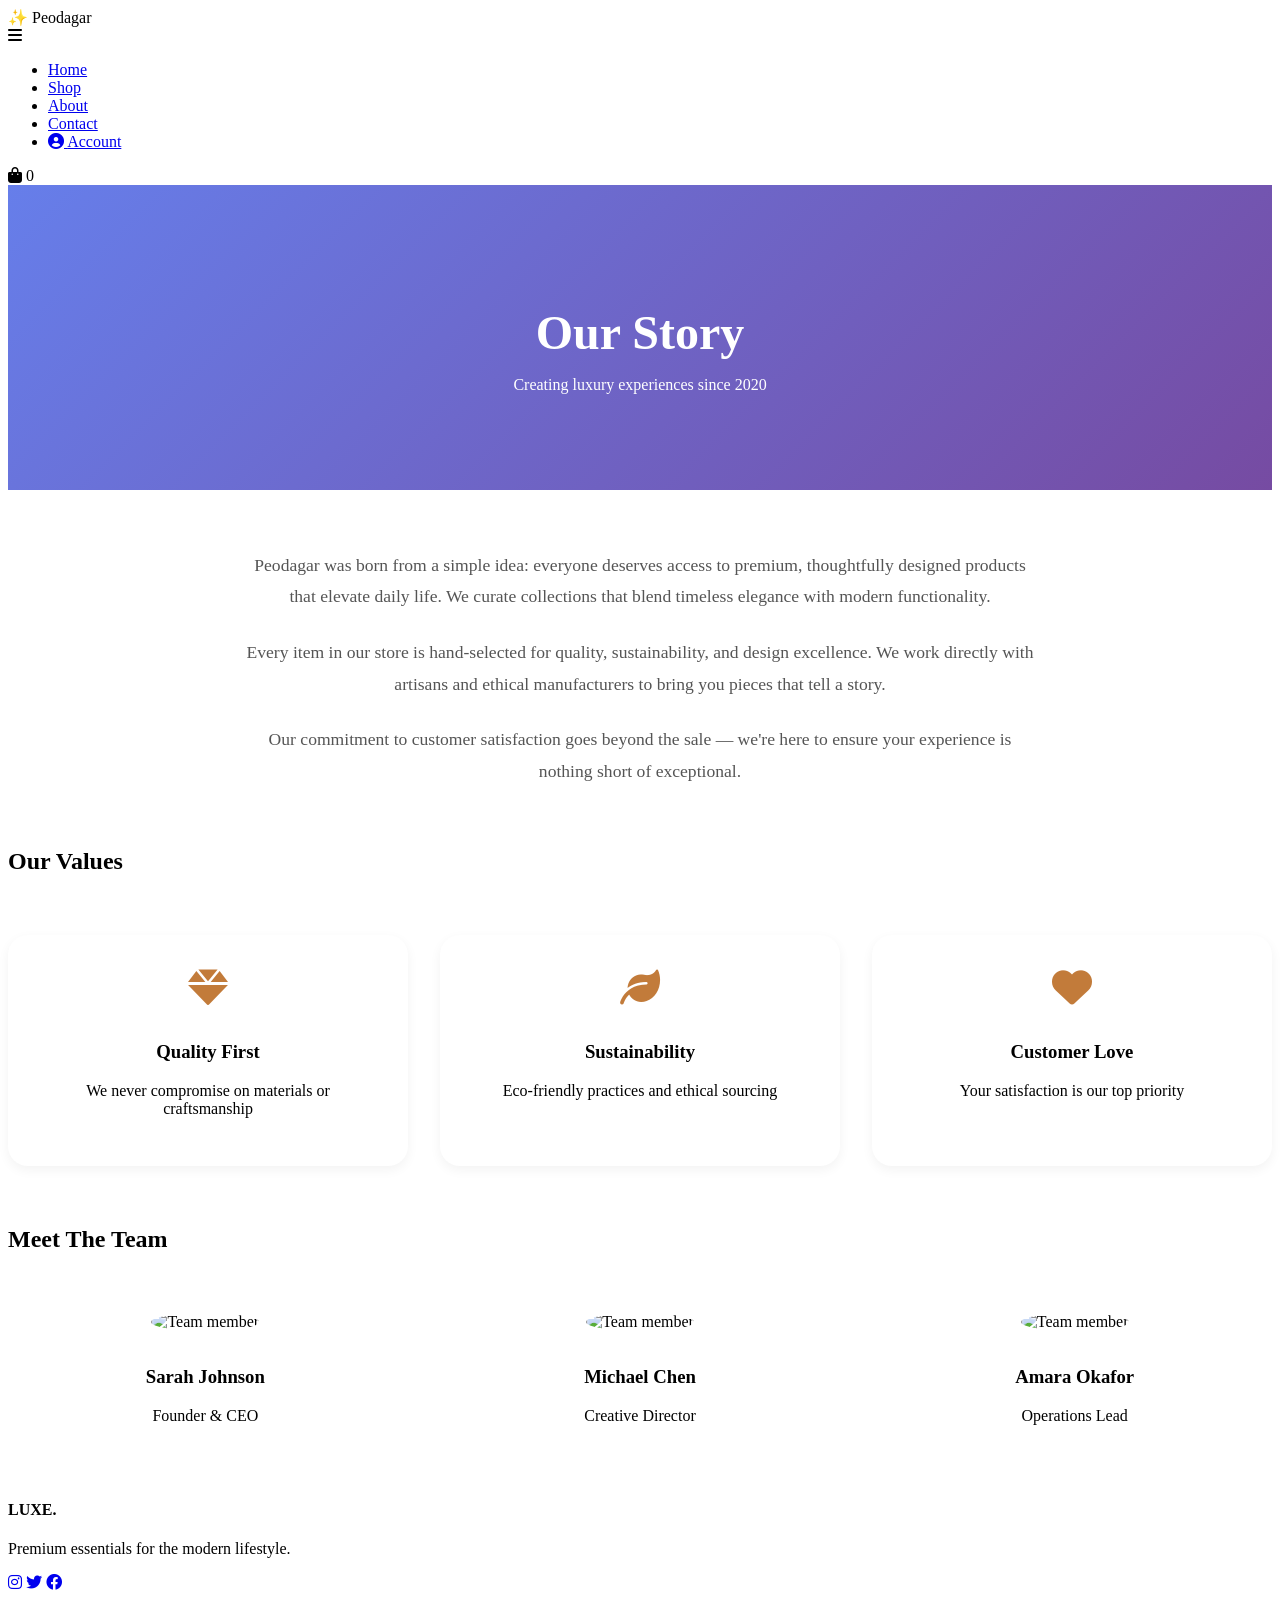
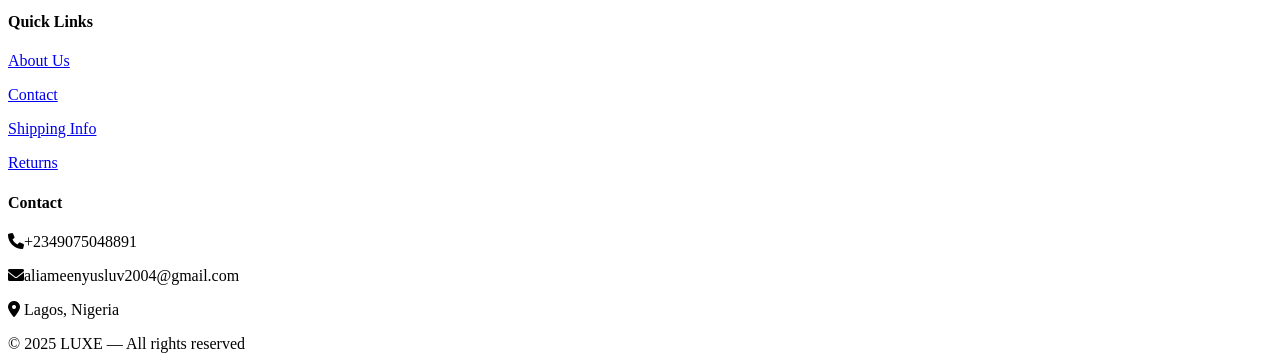
==== commerce-main/html/about.html @ b2457bf6 "Add files via upload" ====
<!DOCTYPE html>
<html lang="en">
<head>
  <meta charset="UTF-8">
  <meta name="viewport" content="width=device-width, initial-scale=1.0">
  <title>About Us | Peodagar</title>
  <link rel="stylesheet" href="css/styles.css">
  <link href="https://fonts.googleapis.com/css2?family=Inter:opsz,wght@300;400;500;600;700;800&display=swap" rel="stylesheet">
  <link rel="stylesheet" href="https://cdnjs.cloudflare.com/ajax/libs/font-awesome/6.0.0-beta3/css/all.min.css">
  <style>
    .about-hero {
      background: linear-gradient(135deg, #667eea 0%, #764ba2 100%);
      color: white;
      padding: 80px 0;
      text-align: center;
    }
    .about-hero h1 {
      font-size: 3rem;
      margin-bottom: 16px;
    }
    .about-content {
      max-width: 800px;
      margin: 60px auto;
      text-align: center;
    }
    .about-content p {
      font-size: 1.1rem;
      line-height: 1.8;
      color: #555;
      margin-bottom: 24px;
    }
    .team-grid {
      display: grid;
      grid-template-columns: repeat(auto-fit, minmax(250px, 1fr));
      gap: 40px;
      margin: 60px 0;
    }
    .team-member {
      text-align: center;
    }
    .team-member img {
      width: 150px;
      height: 150px;
      border-radius: 50%;
      object-fit: cover;
      margin-bottom: 16px;
    }
    .values-grid {
      display: grid;
      grid-template-columns: repeat(auto-fit, minmax(250px, 1fr));
      gap: 32px;
      margin: 60px 0;
    }
    .value-card {
      text-align: center;
      padding: 32px;
      background: white;
      border-radius: 20px;
      box-shadow: 0 4px 12px rgba(0,0,0,0.05);
    }
    .value-card i {
      font-size: 2.5rem;
      color: #c27b3a;
      margin-bottom: 16px;
    }
  </style>
</head>
<body>
  <header class="header">
    <nav class="nav-bar container">
      <div class="logo">✨ Peodagar</div>
      <div class="nav-toggle" id="navToggle">
        <i class="fas fa-bars"></i>
      </div>
      <ul class="nav-links" id="navLinks">
  <li><a href="index.html">Home</a></li>
  <li><a href="shop.html">Shop</a></li>
  <li><a href="about.html">About</a></li>
  <li><a href="contact.html">Contact</a></li>
  <li><a href="account.html" id="accountLink">
    <i class="fas fa-user-circle"></i> 
    <span id="accountText">Account</span>
  </a></li>
</ul>
      <div class="cart-icon">
        <i class="fas fa-shopping-bag"></i>
        <span class="cart-count" id="cartCount">0</span>
      </div>
    </nav>
  </header>

  <section class="about-hero">
    <div class="container">
      <h1>Our Story</h1>
      <p>Creating luxury experiences since 2020</p>
    </div>
  </section>

  <div class="container">
    <div class="about-content">
      <p>Peodagar was born from a simple idea: everyone deserves access to premium, thoughtfully designed products that elevate daily life. We curate collections that blend timeless elegance with modern functionality.</p>
      <p>Every item in our store is hand-selected for quality, sustainability, and design excellence. We work directly with artisans and ethical manufacturers to bring you pieces that tell a story.</p>
      <p>Our commitment to customer satisfaction goes beyond the sale — we're here to ensure your experience is nothing short of exceptional.</p>
    </div>

    <h2 class="section-title">Our Values</h2>
    <div class="values-grid">
      <div class="value-card">
        <i class="fas fa-gem"></i>
        <h3>Quality First</h3>
        <p>We never compromise on materials or craftsmanship</p>
      </div>
      <div class="value-card">
        <i class="fas fa-leaf"></i>
        <h3>Sustainability</h3>
        <p>Eco-friendly practices and ethical sourcing</p>
      </div>
      <div class="value-card">
        <i class="fas fa-heart"></i>
        <h3>Customer Love</h3>
        <p>Your satisfaction is our top priority</p>
      </div>
    </div>

    <h2 class="section-title">Meet The Team</h2>
    <div class="team-grid">
      <div class="team-member">
        <img src="https://randomuser.me/api/portraits/women/68.jpg" alt="Team member">
        <h3>Sarah Johnson</h3>
        <p>Founder & CEO</p>
      </div>
      <div class="team-member">
        <img src="https://randomuser.me/api/portraits/men/32.jpg" alt="Team member">
        <h3>Michael Chen</h3>
        <p>Creative Director</p>
      </div>
      <div class="team-member">
        <img src="https://randomuser.me/api/portraits/women/44.jpg" alt="Team member">
        <h3>Amara Okafor</h3>
        <p>Operations Lead</p>
      </div>
    </div>
  </div>

  <footer class="footer">
    <div class="container">
      <div class="footer-content">
        <div class="footer-col">
          <h4>LUXE.</h4>
          <p>Premium essentials for the modern lifestyle.</p>
          <div class="social-icons">
            <a href="#"><i class="fab fa-instagram"></i></a>
            <a href="#"><i class="fab fa-twitter"></i></a>
            <a href="#"><i class="fab fa-facebook"></i></a>
          </div>
        </div>
        <div class="footer-col">
          <h4>Quick Links</h4>
          <p><a href="about.html">About Us</a></p>
          <p><a href="contact.html">Contact</a></p>
          <p><a href="#">Shipping Info</a></p>
          <p><a href="#">Returns</a></p>
        </div>
        <div class="footer-col">
          <h4>Contact</h4>
          <p><i class="fas fa-phone"></i>+2349075048891</p>
          <p><i class="fas fa-envelope"></i>aliameenyusluv2004@gmail.com</p>
          <p><i class="fas fa-map-marker-alt"></i> Lagos, Nigeria</p>
        </div>
      </div>
      <div class="footer-bottom">© 2025 LUXE — All rights reserved</div>
    </div>
  </footer>

  <script src="https://cdn.jsdelivr.net/npm/@supabase/supabase-js@2"></script>
  <script src="js/supabase-client.js"></script>
  <script src="js/main.js"></script>
  <script>
  function getCurrentUser() {
    const userStr = localStorage.getItem('luxe_current_user');
    if (!userStr) return null;
    const user = JSON.parse(userStr);
    const loginTime = new Date(user.loginTime);
    const now = new Date();
    const hoursDiff = (now - loginTime) / (1000 * 60 * 60);
    if (hoursDiff > 24) {
      localStorage.removeItem('luxe_current_user');
      return null;
    }
    return user;
  }

  function updateAccountButton() {
    const user = getCurrentUser();
    const accountText = document.getElementById('accountText');
    if (user && accountText) {
      accountText.innerHTML = `<span class="user-avatar-small" style="display:inline-flex; align-items:center; justify-content:center; width:24px; height:24px; background:#c27b3a; border-radius:50%; color:white; font-size:0.7rem;">${user.name.charAt(0)}</span> ${user.name.split(' ')[0]}`;
    } else if (accountText) {
      accountText.innerHTML = 'Account';
    }
  }
  
  updateAccountButton();
</script>
</body>
</html>
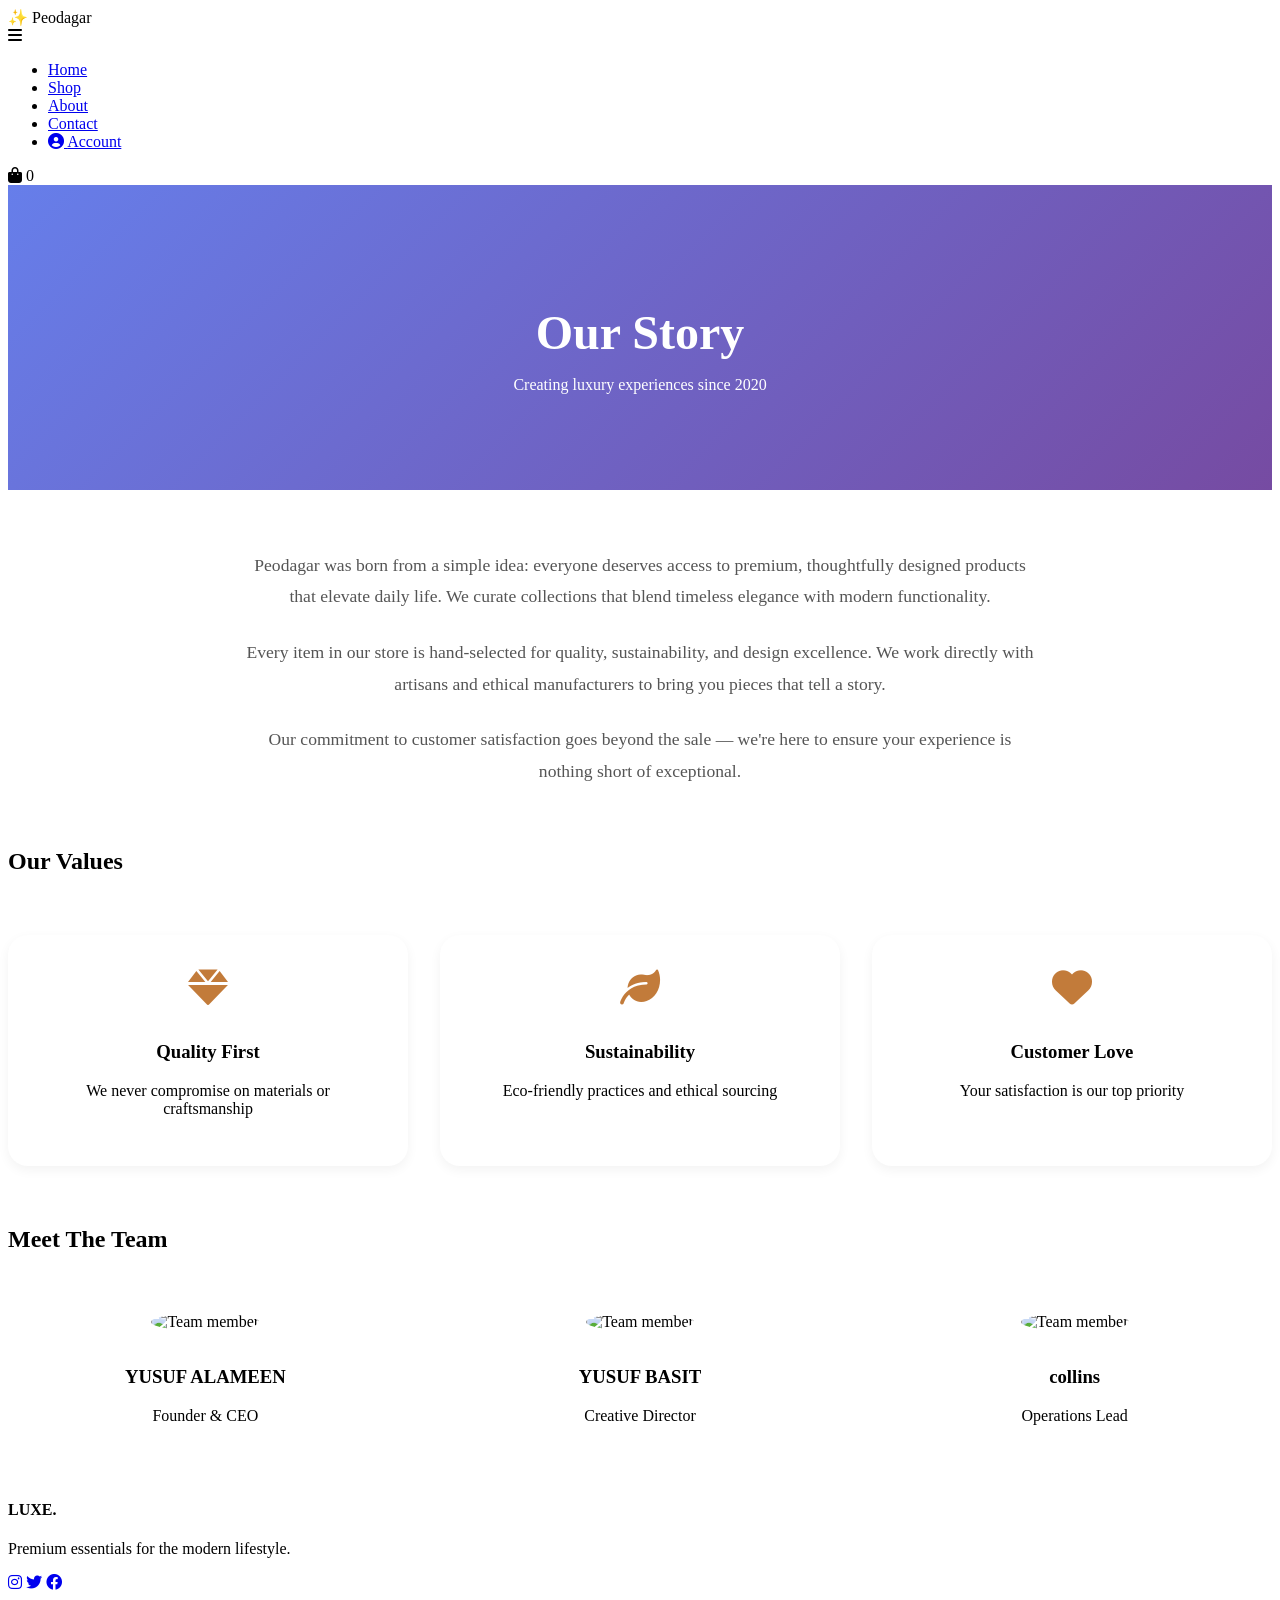
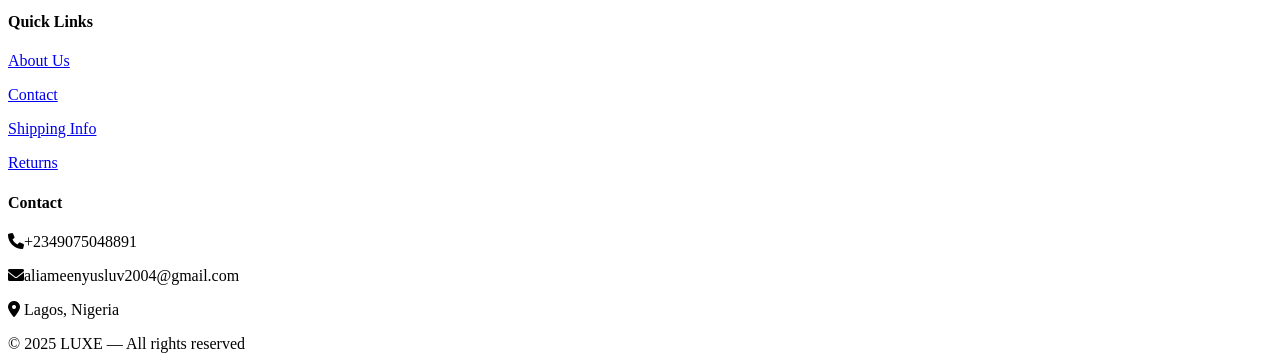
==== commit c347d27e: "Add files via upload" ====
--- a/commerce-main/html/about.html
+++ b/commerce-main/html/about.html
@@ -73,11 +73,11 @@
         <i class="fas fa-bars"></i>
       </div>
       <ul class="nav-links" id="navLinks">
-  <li><a href="index.html">Home</a></li>
-  <li><a href="shop.html">Shop</a></li>
-  <li><a href="about.html">About</a></li>
-  <li><a href="contact.html">Contact</a></li>
-  <li><a href="account.html" id="accountLink">
+  <li><a href="../index.html">Home</a></li>
+  <li><a href="./shop.html">Shop</a></li>
+  <li><a href="./about.html">About</a></li>
+  <li><a href="./contact.html">Contact</a></li>
+  <li><a href="./account.html" id="accountLink">
     <i class="fas fa-user-circle"></i> 
     <span id="accountText">Account</span>
   </a></li>
@@ -125,18 +125,18 @@
     <h2 class="section-title">Meet The Team</h2>
     <div class="team-grid">
       <div class="team-member">
-        <img src="https://randomuser.me/api/portraits/women/68.jpg" alt="Team member">
-        <h3>Sarah Johnson</h3>
+        <img src="" alt="Team member">
+        <h3>YUSUF ALAMEEN</h3>
         <p>Founder & CEO</p>
       </div>
       <div class="team-member">
-        <img src="https://randomuser.me/api/portraits/men/32.jpg" alt="Team member">
-        <h3>Michael Chen</h3>
+        <img src="" alt="Team member">
+        <h3>YUSUF BASIT</h3>
         <p>Creative Director</p>
       </div>
       <div class="team-member">
-        <img src="https://randomuser.me/api/portraits/women/44.jpg" alt="Team member">
-        <h3>Amara Okafor</h3>
+        <img src="" alt="Team member">
+        <h3>collins</h3>
         <p>Operations Lead</p>
       </div>
     </div>
